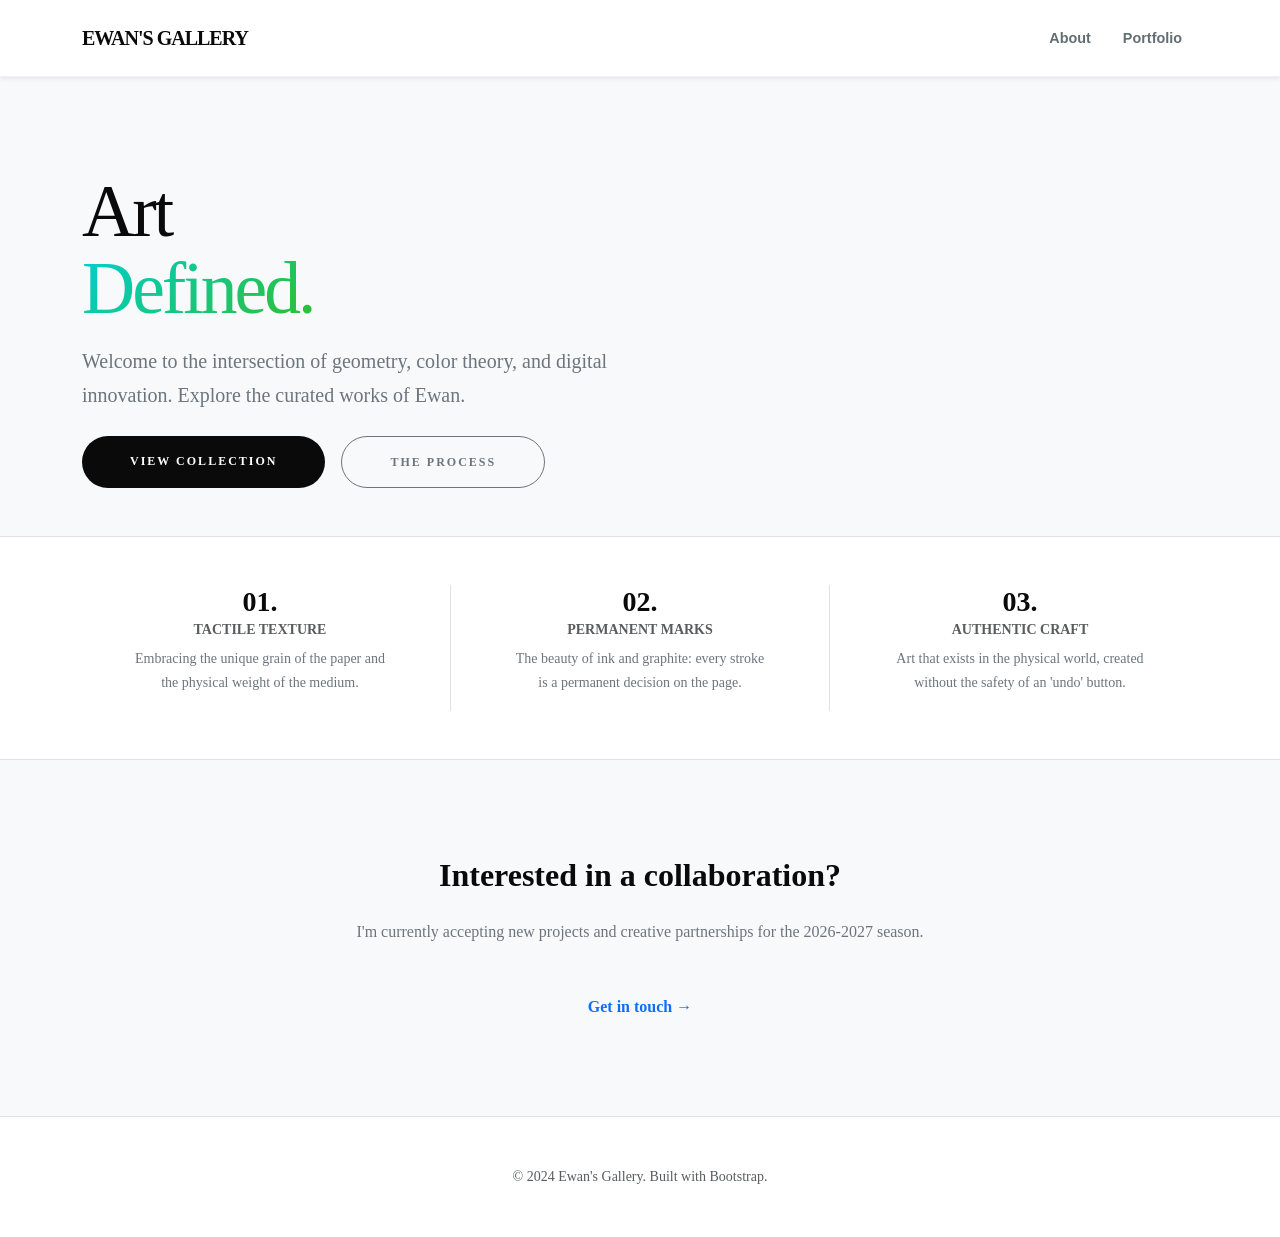
==== index.html @ 8fdd8d09 "Uploaded index.html file" ====
<!DOCTYPE html>
<html lang="en">
<head>
    <meta charset="UTF-8">
    <meta name="viewport" content="width=device-width, initial-scale=1.0">
    <title>Ewan's Gallery | Home</title>
    
    <link href="https://cdn.jsdelivr.net/npm/bootstrap@5.3.0/dist/css/bootstrap.min.css" rel="stylesheet">
    <link rel="stylesheet" href="https://cdnjs.cloudflare.com/ajax/libs/animate.css/4.1.1/animate.min.css"/>
    <link rel="stylesheet" href="style.css">
    <link rel="stylesheet" href="https://cdnjs.cloudflare.com/ajax/libs/font-awesome/6.4.0/css/all.min.css">
    <link href="https://fonts.googleapis.com/css2?family=Plus+Jakarta+Sans:wght@400;600;800&family=Inter:wght@400;500&display=swap" rel="stylesheet">

</head>
<body class="bg-light">

<nav class="navbar navbar-expand-lg navbar-light bg-white py-3 sticky-top shadow-sm animate__animated animate__fadeInDown">
    <div class="container">
        <a class="navbar-brand fw-bold text-uppercase tracking-tight" href="index.html">Ewan's Gallery</a>
        <button class="navbar-toggler border-0 shadow-none" type="button" data-bs-toggle="collapse" data-bs-target="#navbarNav">
            <span class="navbar-toggler-icon"></span>
        </button>
        <div class="collapse navbar-collapse" id="navbarNav">
            <ul class="navbar-nav ms-auto text-center text-lg-start align-items-center">
                <li class="nav-item"><a class="nav-link px-lg-3" href="about.html">About</a></li>
                <li class="nav-item"><a class="nav-link px-lg-3" href="portfolio.html">Portfolio</a></li>
            </ul>
        </div>
    </div>
</nav>

<header class="py-5 mt-lg-5 animate__animated animate__fadeInUp">
    <div class="container">
        <div class="row align-items-center g-5">
            <div class="col-lg-6 text-center text-lg-start">
                <h1 class="display-1 fw-black mb-3"> Art <br><span class="text-gradient-custom">Defined.</span></h1>
                <p class="lead text-secondary mb-4">Welcome to the intersection of geometry, color theory, and digital innovation. Explore the curated works of Ewan.</p>
                <div class="d-grid d-sm-flex justify-content-center justify-content-lg-start gap-3">
                    <a href="portfolio.html" class="btn btn-dark btn-lg px-5 py-3 rounded-pill fw-bold">View Collection</a>
                    <a href="about.html" class="btn btn-outline-secondary btn-lg px-5 py-3 rounded-pill fw-bold">The Process</a>
                </div>
            </div>
        </div>
    </div>
</header>

<section class="py-5 bg-white border-top border-bottom animate__animated animate__fadeIn animate__delay-1s">
    <div class="container">
        <div class="row text-center g-4">
            <div class="col-md-4">
                <h3 class="fw-bold mb-1">01.</h3>
                <h5 class="text-uppercase tracking-widest small fw-bold text-muted">Tactile Texture</h5>
                <p class="text-secondary small px-lg-5">Embracing the unique grain of the paper and the physical weight of the medium.</p>
            </div>
            <div class="col-md-4 border-start border-end">
                <h3 class="fw-bold mb-1">02.</h3>
                <h5 class="text-uppercase tracking-widest small fw-bold text-muted">Permanent Marks</h5>
                <p class="text-secondary small px-lg-5">The beauty of ink and graphite: every stroke is a permanent decision on the page.</p>
            </div>
            <div class="col-md-4">
                <h3 class="fw-bold mb-1">03.</h3>
                <h5 class="text-uppercase tracking-widest small fw-bold text-muted">Authentic Craft</h5>
                <p class="text-secondary small px-lg-5">Art that exists in the physical world, created without the safety of an 'undo' button.</p>
            </div>
        </div>
    </div>
</section>

<section class="py-5 text-center animate__animated animate__fadeIn animate__delay-2s">
    <div class="container py-lg-5">
        <h2 class="fw-bold mb-4">Interested in a collaboration?</h2>
        <p class="text-secondary mb-5 mx-auto" style="max-width: 600px;">I'm currently accepting new projects and creative partnerships for the 2026-2027 season.</p>
        <a href="mailto:noreply@ewansgallery.com" class="text-decoration-none fw-bold text-primary">Get in touch &rarr;</a>
    </div>
</section>

<footer class="py-5 bg-white border-top">
    <div class="container text-center">
        <p class="text-muted mb-0 small">&copy; 2024 Ewan's Gallery. Built with Bootstrap.</p>
    </div>
</footer>

<script src="https://cdn.jsdelivr.net/npm/bootstrap@5.3.0/dist/js/bootstrap.bundle.min.js"></script>
</body>
</html>
---- style.css ----
/* Master Stylesheet: Ewan's Handmade Gallery 
    Theme: Analog Soul x Digital Vibrancy
    Colors: Cyan, Green, Black, Grey
*/

/* 1. GLOBAL CONFIG & LIBRARIES */
@import url('https://cdnjs.cloudflare.com/ajax/libs/animate.css/4.1.1/animate.min.css');

:root {
    /* Your Core Palette */
    --cyan-accent: #00ced1;
    --green-accent: #2ebf2e;
    --deep-black: #0a0a0a;
    --soft-grey: #636e72;
    --paper-white: #fafafa;
    
    /* UI Polish */
    --glass-shadow: 0 8px 32px 0 rgba(0, 0, 0, 0.08);
    --transition-smooth: all 0.5s cubic-bezier(0.165, 0.84, 0.44, 1);
}

/* 2. BASE TYPOGRAPHY (Handmade Focus) */
body {
    /* System Serif for that professional gallery catalog feel */
    font-family: -apple-system, "Segoe UI", "Georgia", serif;
    color: var(--deep-black);
    background-color: var(--paper-white);
    line-height: 1.7;
    -webkit-font-smoothing: antialiased;
    overflow-x: hidden;
}

h1, h2, .navbar-brand {
    font-family: "Georgia", Times, serif;
    font-weight: 800;
}

/* 3. PROFESSIONAL NAVIGATION */
.navbar {
    transition: var(--transition-smooth);
    border-bottom: 1px solid rgba(0,0,0,0.05);
    background-color: rgba(255, 255, 255, 0.98) !important;
    backdrop-filter: blur(10px);
    z-index: 1050;
}

.navbar-brand {
    letter-spacing: -1px;
    text-transform: uppercase;
    color: var(--deep-black) !important;
}

.nav-link {
    font-family: -apple-system, sans-serif; /* San-serif for UI elements */
    font-weight: 600;
    font-size: 0.9rem;
    color: var(--soft-grey) !important;
    transition: var(--transition-smooth);
}

.nav-link:hover {
    color: var(--cyan-accent) !important;
}

/* 4. HERO SECTION (Custom Breakpoints) */
.text-gradient-custom {
    background: linear-gradient(135deg, var(--cyan-accent) 0%, var(--green-accent) 100%);
    background-clip: text;
    -webkit-background-clip: text;
    -webkit-text-fill-color: transparent;
    display: inline-block;
}

h1.display-1 {
    font-size: calc(3rem + 2vw); /* Fluid typography */
    letter-spacing: -3px;
    line-height: 1.05;
}

@media (max-width: 768px) {
    h1.display-1 { font-size: 3.5rem; }
}

/* 5. CUSTOM COMPONENT: THE ART CARD (Beyond Bootstrap) */
.art-card {
    position: relative;
    border: 1px solid rgba(0,0,0,0.05);
    background: #ffffff;
    padding: 12px; /* Physical "Matte" frame effect */
    transition: var(--transition-smooth);
    border-radius: 2px; /* Sharper corners for frames */
}

.art-card:hover {
    transform: translateY(-10px);
    box-shadow: 0 20px 40px rgba(0,0,0,0.1);
    border-color: var(--cyan-accent);
}

.art-card .card-img-top {
    filter: grayscale(10%);
    transition: filter 0.4s ease;
}

.art-card:hover .card-img-top {
    filter: grayscale(0%);
}

/* 6. BUTTONS (Customized Defaults) */
.btn {
    border-radius: 0; /* Boxy gallery style */
    text-transform: uppercase;
    letter-spacing: 2px;
    font-size: 0.75rem;
    font-weight: 700;
    padding: 1.2rem 2.5rem;
    transition: var(--transition-smooth);
}

.btn-dark {
    background-color: var(--deep-black);
    border: none;
}

.btn-dark:hover {
    background-color: var(--cyan-accent);
    color: var(--deep-black);
    transform: translateY(-3px);
}

/* 7. PAGE TRANSITION OVERLAY */
.page-transition-overlay {
    position: fixed;
    top: 0; left: 0;
    width: 100%; height: 100%;
    background: var(--deep-black);
    z-index: 9999;
    pointer-events: none;
    transform: translateY(100%);
    transition: transform 0.6s cubic-bezier(0.77, 0, 0.175, 1);
}

.is-transitioning .page-transition-overlay {
    transform: translateY(0%);
}
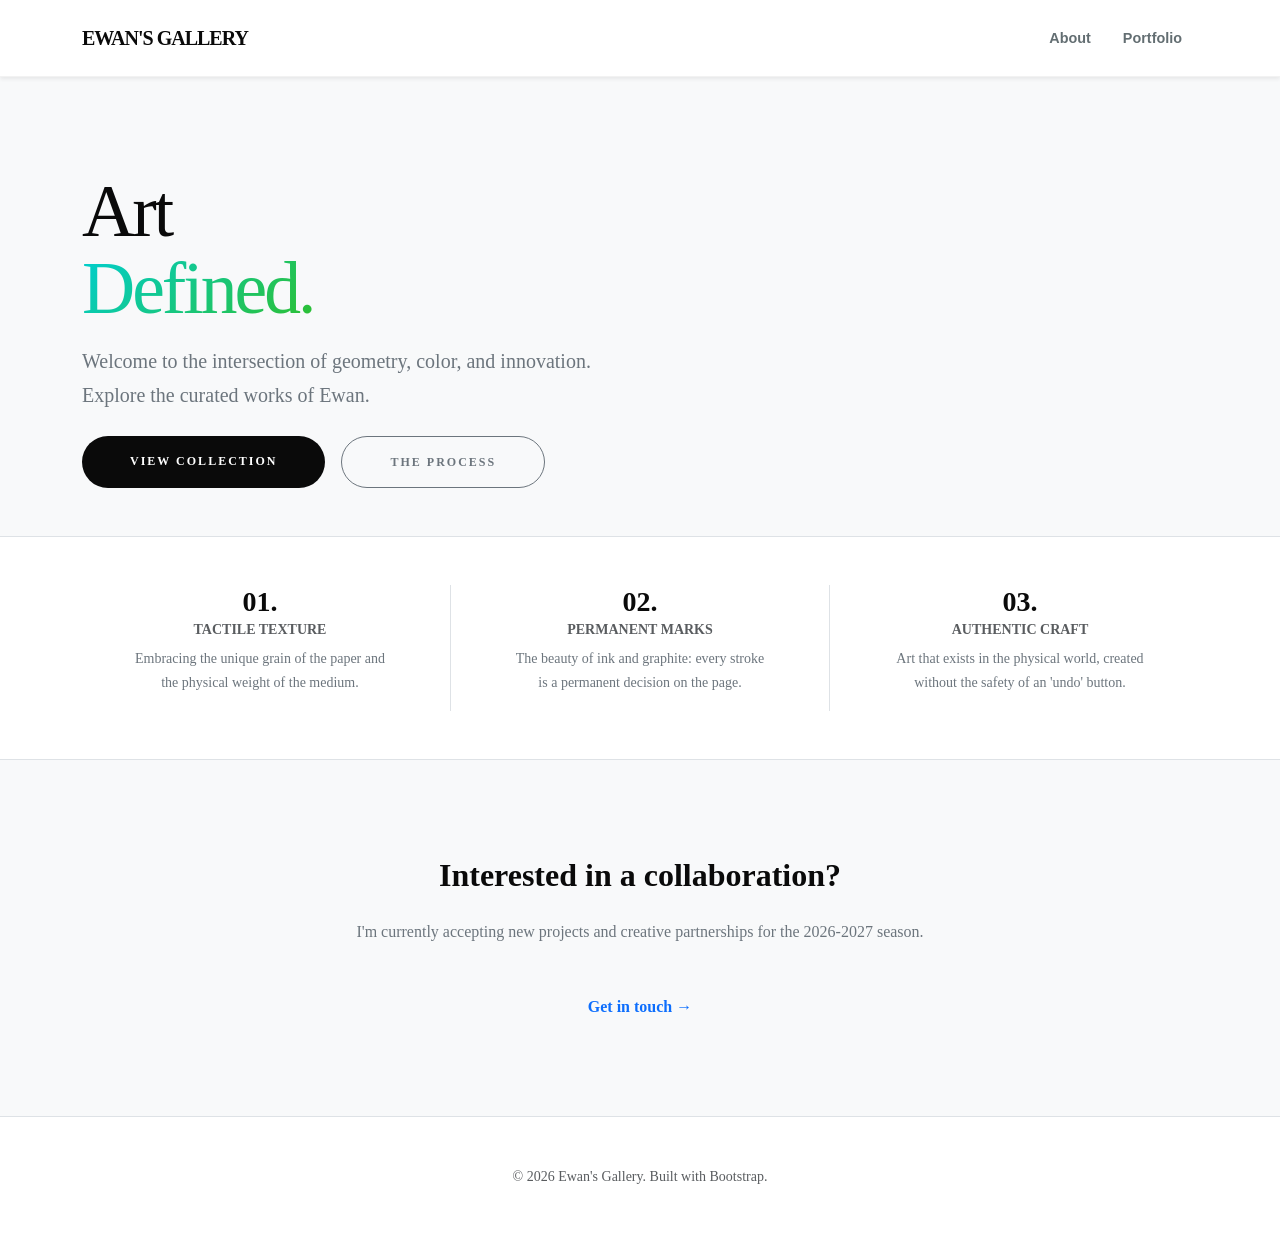
==== commit 1109a950: "Revise index.html structure and content Updated the HTML structure and content for Ewan's Gallery ho" ====
--- a/index.html
+++ b/index.html
@@ -34,7 +34,7 @@
         <div class="row align-items-center g-5">
             <div class="col-lg-6 text-center text-lg-start">
                 <h1 class="display-1 fw-black mb-3"> Art <br><span class="text-gradient-custom">Defined.</span></h1>
-                <p class="lead text-secondary mb-4">Welcome to the intersection of geometry, color theory, and digital innovation. Explore the curated works of Ewan.</p>
+                <p class="lead text-secondary mb-4">Welcome to the intersection of geometry, color, and innovation. Explore the curated works of Ewan.</p>
                 <div class="d-grid d-sm-flex justify-content-center justify-content-lg-start gap-3">
                     <a href="portfolio.html" class="btn btn-dark btn-lg px-5 py-3 rounded-pill fw-bold">View Collection</a>
                     <a href="about.html" class="btn btn-outline-secondary btn-lg px-5 py-3 rounded-pill fw-bold">The Process</a>
@@ -49,17 +49,17 @@
         <div class="row text-center g-4">
             <div class="col-md-4">
                 <h3 class="fw-bold mb-1">01.</h3>
-                <h5 class="text-uppercase tracking-widest small fw-bold text-muted">Tactile Texture</h5>
+                <h4 class="text-uppercase tracking-widest small fw-bold text-muted">Tactile Texture</h4>
                 <p class="text-secondary small px-lg-5">Embracing the unique grain of the paper and the physical weight of the medium.</p>
             </div>
             <div class="col-md-4 border-start border-end">
                 <h3 class="fw-bold mb-1">02.</h3>
-                <h5 class="text-uppercase tracking-widest small fw-bold text-muted">Permanent Marks</h5>
+                <h4 class="text-uppercase tracking-widest small fw-bold text-muted">Permanent Marks</h4>
                 <p class="text-secondary small px-lg-5">The beauty of ink and graphite: every stroke is a permanent decision on the page.</p>
             </div>
             <div class="col-md-4">
                 <h3 class="fw-bold mb-1">03.</h3>
-                <h5 class="text-uppercase tracking-widest small fw-bold text-muted">Authentic Craft</h5>
+                <h4 class="text-uppercase tracking-widest small fw-bold text-muted">Authentic Craft</h4>
                 <p class="text-secondary small px-lg-5">Art that exists in the physical world, created without the safety of an 'undo' button.</p>
             </div>
         </div>
@@ -76,10 +76,10 @@
 
 <footer class="py-5 bg-white border-top">
     <div class="container text-center">
-        <p class="text-muted mb-0 small">&copy; 2024 Ewan's Gallery. Built with Bootstrap.</p>
+        <p class="text-muted mb-0 small">&copy; 2026 Ewan's Gallery. Built with Bootstrap.</p>
     </div>
 </footer>
 
 <script src="https://cdn.jsdelivr.net/npm/bootstrap@5.3.0/dist/js/bootstrap.bundle.min.js"></script>
 </body>
-</html> +</html> 
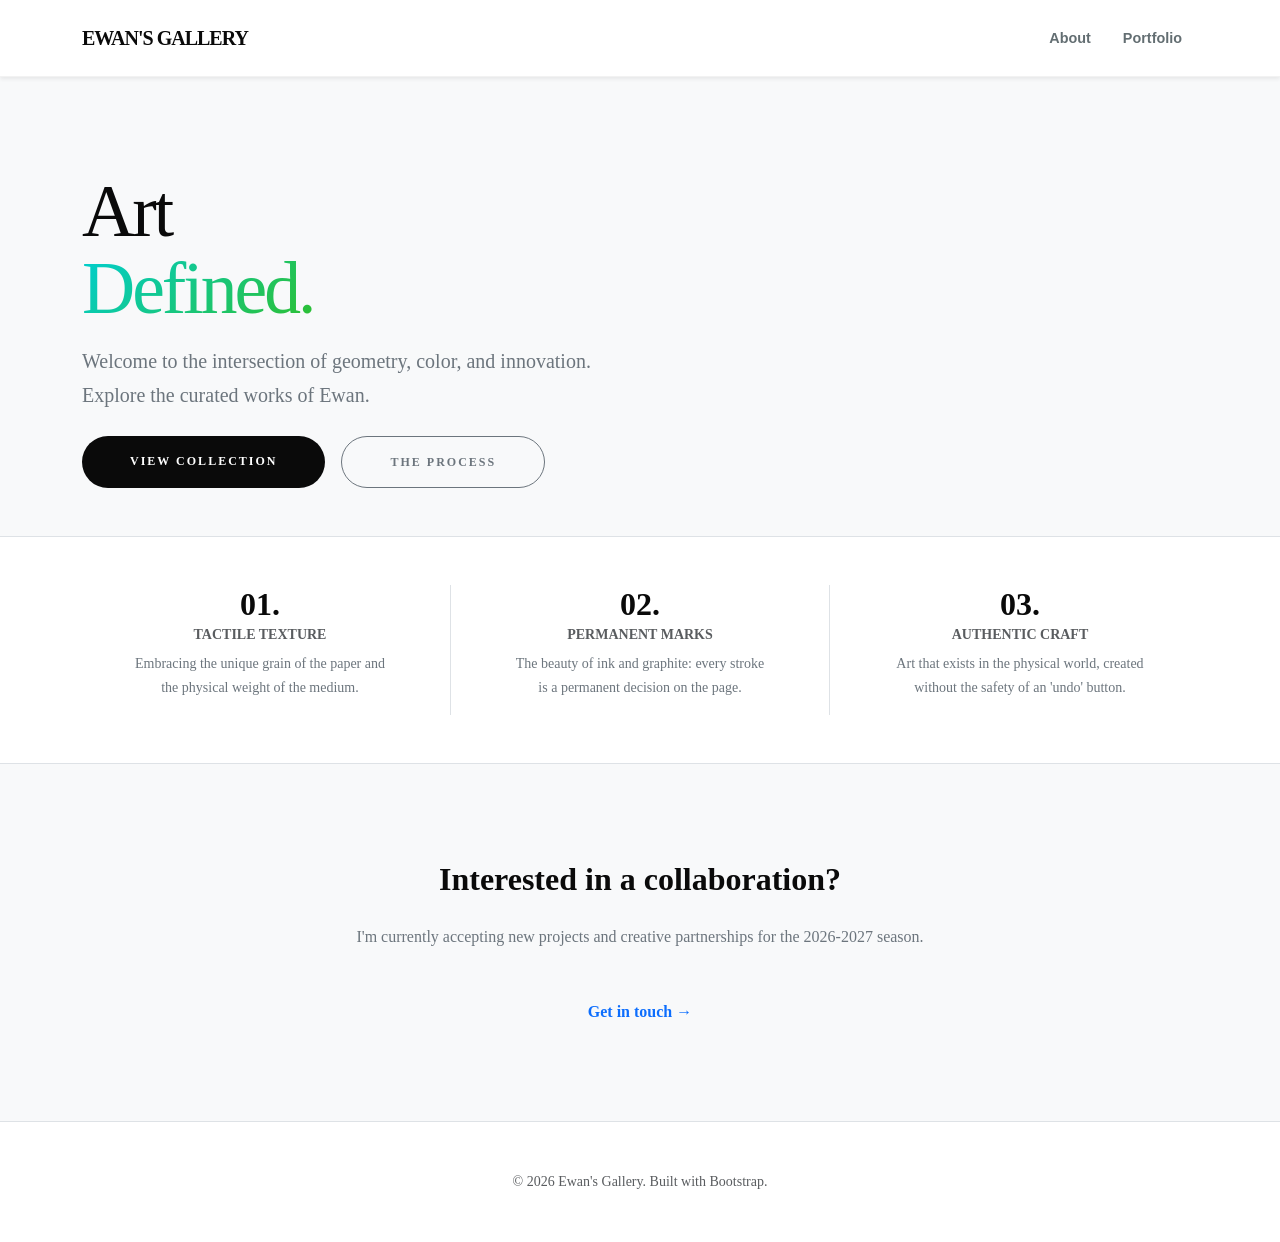
==== commit 45fce716: "Fix HTML formatting and update content structure" ====
--- a/index.html
+++ b/index.html
@@ -48,18 +48,18 @@
     <div class="container">
         <div class="row text-center g-4">
             <div class="col-md-4">
-                <h3 class="fw-bold mb-1">01.</h3>
-                <h4 class="text-uppercase tracking-widest small fw-bold text-muted">Tactile Texture</h4>
+                <h2 class="fw-bold mb-1">01.</h2>
+                <h3 class="text-uppercase tracking-widest small fw-bold text-muted">Tactile Texture</h3>
                 <p class="text-secondary small px-lg-5">Embracing the unique grain of the paper and the physical weight of the medium.</p>
             </div>
             <div class="col-md-4 border-start border-end">
-                <h3 class="fw-bold mb-1">02.</h3>
-                <h4 class="text-uppercase tracking-widest small fw-bold text-muted">Permanent Marks</h4>
+                <h2 class="fw-bold mb-1">02.</h2>
+                <h3 class="text-uppercase tracking-widest small fw-bold text-muted">Permanent Marks</h3>
                 <p class="text-secondary small px-lg-5">The beauty of ink and graphite: every stroke is a permanent decision on the page.</p>
             </div>
             <div class="col-md-4">
-                <h3 class="fw-bold mb-1">03.</h3>
-                <h4 class="text-uppercase tracking-widest small fw-bold text-muted">Authentic Craft</h4>
+                <h2 class="fw-bold mb-1">03.</h2>
+                <h3 class="text-uppercase tracking-widest small fw-bold text-muted">Authentic Craft</h3>
                 <p class="text-secondary small px-lg-5">Art that exists in the physical world, created without the safety of an 'undo' button.</p>
             </div>
         </div>
@@ -83,3 +83,4 @@
 <script src="https://cdn.jsdelivr.net/npm/bootstrap@5.3.0/dist/js/bootstrap.bundle.min.js"></script>
 </body>
 </html> 
+
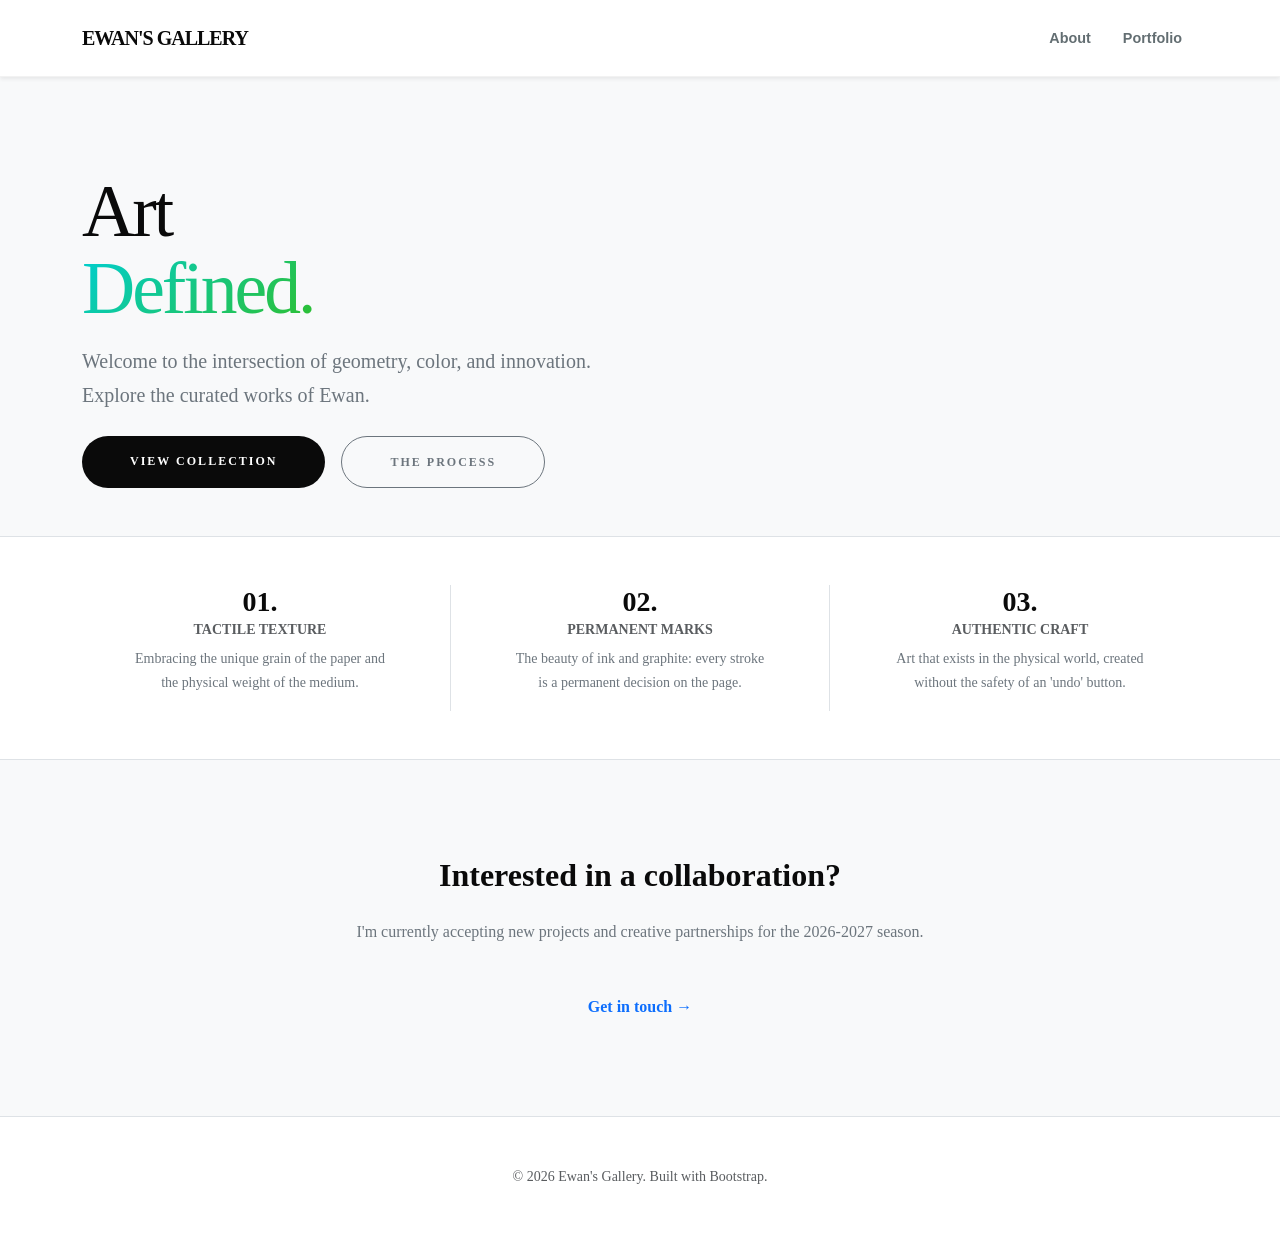
==== commit 01a636a4: "Refactor index.html to improve structure and animations Updated the HTML structure to include a main" ====
--- a/index.html
+++ b/index.html
@@ -6,18 +6,17 @@
     <title>Ewan's Gallery | Home</title>
     
     <link href="https://cdn.jsdelivr.net/npm/bootstrap@5.3.0/dist/css/bootstrap.min.css" rel="stylesheet">
-    <link rel="stylesheet" href="https://cdnjs.cloudflare.com/ajax/libs/animate.css/4.1.1/animate.min.css"/>
+    <link rel="stylesheet" href="https://cdnjs.cloudflare.com/ajax/libs/animate.css/4.1.1/animate.min.css">
     <link rel="stylesheet" href="style.css">
     <link rel="stylesheet" href="https://cdnjs.cloudflare.com/ajax/libs/font-awesome/6.4.0/css/all.min.css">
     <link href="https://fonts.googleapis.com/css2?family=Plus+Jakarta+Sans:wght@400;600;800&family=Inter:wght@400;500&display=swap" rel="stylesheet">
-
 </head>
 <body class="bg-light">
 
 <nav class="navbar navbar-expand-lg navbar-light bg-white py-3 sticky-top shadow-sm animate__animated animate__fadeInDown">
     <div class="container">
         <a class="navbar-brand fw-bold text-uppercase tracking-tight" href="index.html">Ewan's Gallery</a>
-        <button class="navbar-toggler border-0 shadow-none" type="button" data-bs-toggle="collapse" data-bs-target="#navbarNav">
+        <button class="navbar-toggler border-0 shadow-none" type="button" data-bs-toggle="collapse" data-bs-target="#navbarNav" aria-controls="navbarNav" aria-expanded="false" aria-label="Toggle navigation">
             <span class="navbar-toggler-icon"></span>
         </button>
         <div class="collapse navbar-collapse" id="navbarNav">
@@ -29,50 +28,52 @@
     </div>
 </nav>
 
-<header class="py-5 mt-lg-5 animate__animated animate__fadeInUp">
-    <div class="container">
-        <div class="row align-items-center g-5">
-            <div class="col-lg-6 text-center text-lg-start">
-                <h1 class="display-1 fw-black mb-3"> Art <br><span class="text-gradient-custom">Defined.</span></h1>
-                <p class="lead text-secondary mb-4">Welcome to the intersection of geometry, color, and innovation. Explore the curated works of Ewan.</p>
-                <div class="d-grid d-sm-flex justify-content-center justify-content-lg-start gap-3">
-                    <a href="portfolio.html" class="btn btn-dark btn-lg px-5 py-3 rounded-pill fw-bold">View Collection</a>
-                    <a href="about.html" class="btn btn-outline-secondary btn-lg px-5 py-3 rounded-pill fw-bold">The Process</a>
+<main id="main-content">
+    <header class="py-5 mt-lg-5 animate__animated animate__fadeInUp">
+        <div class="container">
+            <div class="row align-items-center g-5">
+                <div class="col-lg-6 text-center text-lg-start">
+                    <h1 class="display-1 fw-black mb-3"> Art <br><span class="text-gradient-custom">Defined.</span></h1>
+                    <p class="lead text-secondary mb-4">Welcome to the intersection of geometry, color, and innovation. Explore the curated works of Ewan.</p>
+                    <div class="d-grid d-sm-flex justify-content-center justify-content-lg-start gap-3">
+                        <a href="portfolio.html" class="btn btn-dark btn-lg px-5 py-3 rounded-pill fw-bold">View Collection</a>
+                        <a href="about.html" class="btn btn-outline-secondary btn-lg px-5 py-3 rounded-pill fw-bold">The Process</a>
+                    </div>
+                </div>
+                </div>
+        </div>
+    </header>
+
+    <section class="py-5 bg-white border-top border-bottom animate__animated animate__fadeIn animate__delay-1s">
+        <div class="container">
+            <div class="row text-center g-4">
+                <div class="col-md-4">
+                    <h2 class="fw-bold mb-1 h3">01.</h2>
+                    <h3 class="text-uppercase tracking-widest small fw-bold text-muted">Tactile Texture</h3>
+                    <p class="text-secondary small px-lg-5">Embracing the unique grain of the paper and the physical weight of the medium.</p>
+                </div>
+                <div class="col-md-4 border-start border-end">
+                    <h2 class="fw-bold mb-1 h3">02.</h2>
+                    <h3 class="text-uppercase tracking-widest small fw-bold text-muted">Permanent Marks</h3>
+                    <p class="text-secondary small px-lg-5">The beauty of ink and graphite: every stroke is a permanent decision on the page.</p>
+                </div>
+                <div class="col-md-4">
+                    <h2 class="fw-bold mb-1 h3">03.</h2>
+                    <h3 class="text-uppercase tracking-widest small fw-bold text-muted">Authentic Craft</h3>
+                    <p class="text-secondary small px-lg-5">Art that exists in the physical world, created without the safety of an 'undo' button.</p>
                 </div>
             </div>
         </div>
-    </div>
-</header>
+    </section>
 
-<section class="py-5 bg-white border-top border-bottom animate__animated animate__fadeIn animate__delay-1s">
-    <div class="container">
-        <div class="row text-center g-4">
-            <div class="col-md-4">
-                <h2 class="fw-bold mb-1">01.</h2>
-                <h3 class="text-uppercase tracking-widest small fw-bold text-muted">Tactile Texture</h3>
-                <p class="text-secondary small px-lg-5">Embracing the unique grain of the paper and the physical weight of the medium.</p>
-            </div>
-            <div class="col-md-4 border-start border-end">
-                <h2 class="fw-bold mb-1">02.</h2>
-                <h3 class="text-uppercase tracking-widest small fw-bold text-muted">Permanent Marks</h3>
-                <p class="text-secondary small px-lg-5">The beauty of ink and graphite: every stroke is a permanent decision on the page.</p>
-            </div>
-            <div class="col-md-4">
-                <h2 class="fw-bold mb-1">03.</h2>
-                <h3 class="text-uppercase tracking-widest small fw-bold text-muted">Authentic Craft</h3>
-                <p class="text-secondary small px-lg-5">Art that exists in the physical world, created without the safety of an 'undo' button.</p>
-            </div>
+    <section class="py-5 text-center animate__animated animate__fadeIn animate__delay-2s">
+        <div class="container py-lg-5">
+            <h2 class="fw-bold mb-4">Interested in a collaboration?</h2>
+            <p class="text-secondary mb-5 mx-auto" style="max-width: 600px;">I'm currently accepting new projects and creative partnerships for the 2026-2027 season.</p>
+            <a href="mailto:noreply@ewansgallery.com" class="text-decoration-none fw-bold text-primary">Get in touch &rarr;</a>
         </div>
-    </div>
-</section>
-
-<section class="py-5 text-center animate__animated animate__fadeIn animate__delay-2s">
-    <div class="container py-lg-5">
-        <h2 class="fw-bold mb-4">Interested in a collaboration?</h2>
-        <p class="text-secondary mb-5 mx-auto" style="max-width: 600px;">I'm currently accepting new projects and creative partnerships for the 2026-2027 season.</p>
-        <a href="mailto:noreply@ewansgallery.com" class="text-decoration-none fw-bold text-primary">Get in touch &rarr;</a>
-    </div>
-</section>
+    </section>
+</main>
 
 <footer class="py-5 bg-white border-top">
     <div class="container text-center">
@@ -82,5 +83,4 @@
 
 <script src="https://cdn.jsdelivr.net/npm/bootstrap@5.3.0/dist/js/bootstrap.bundle.min.js"></script>
 </body>
-</html> 
-
+</html>
